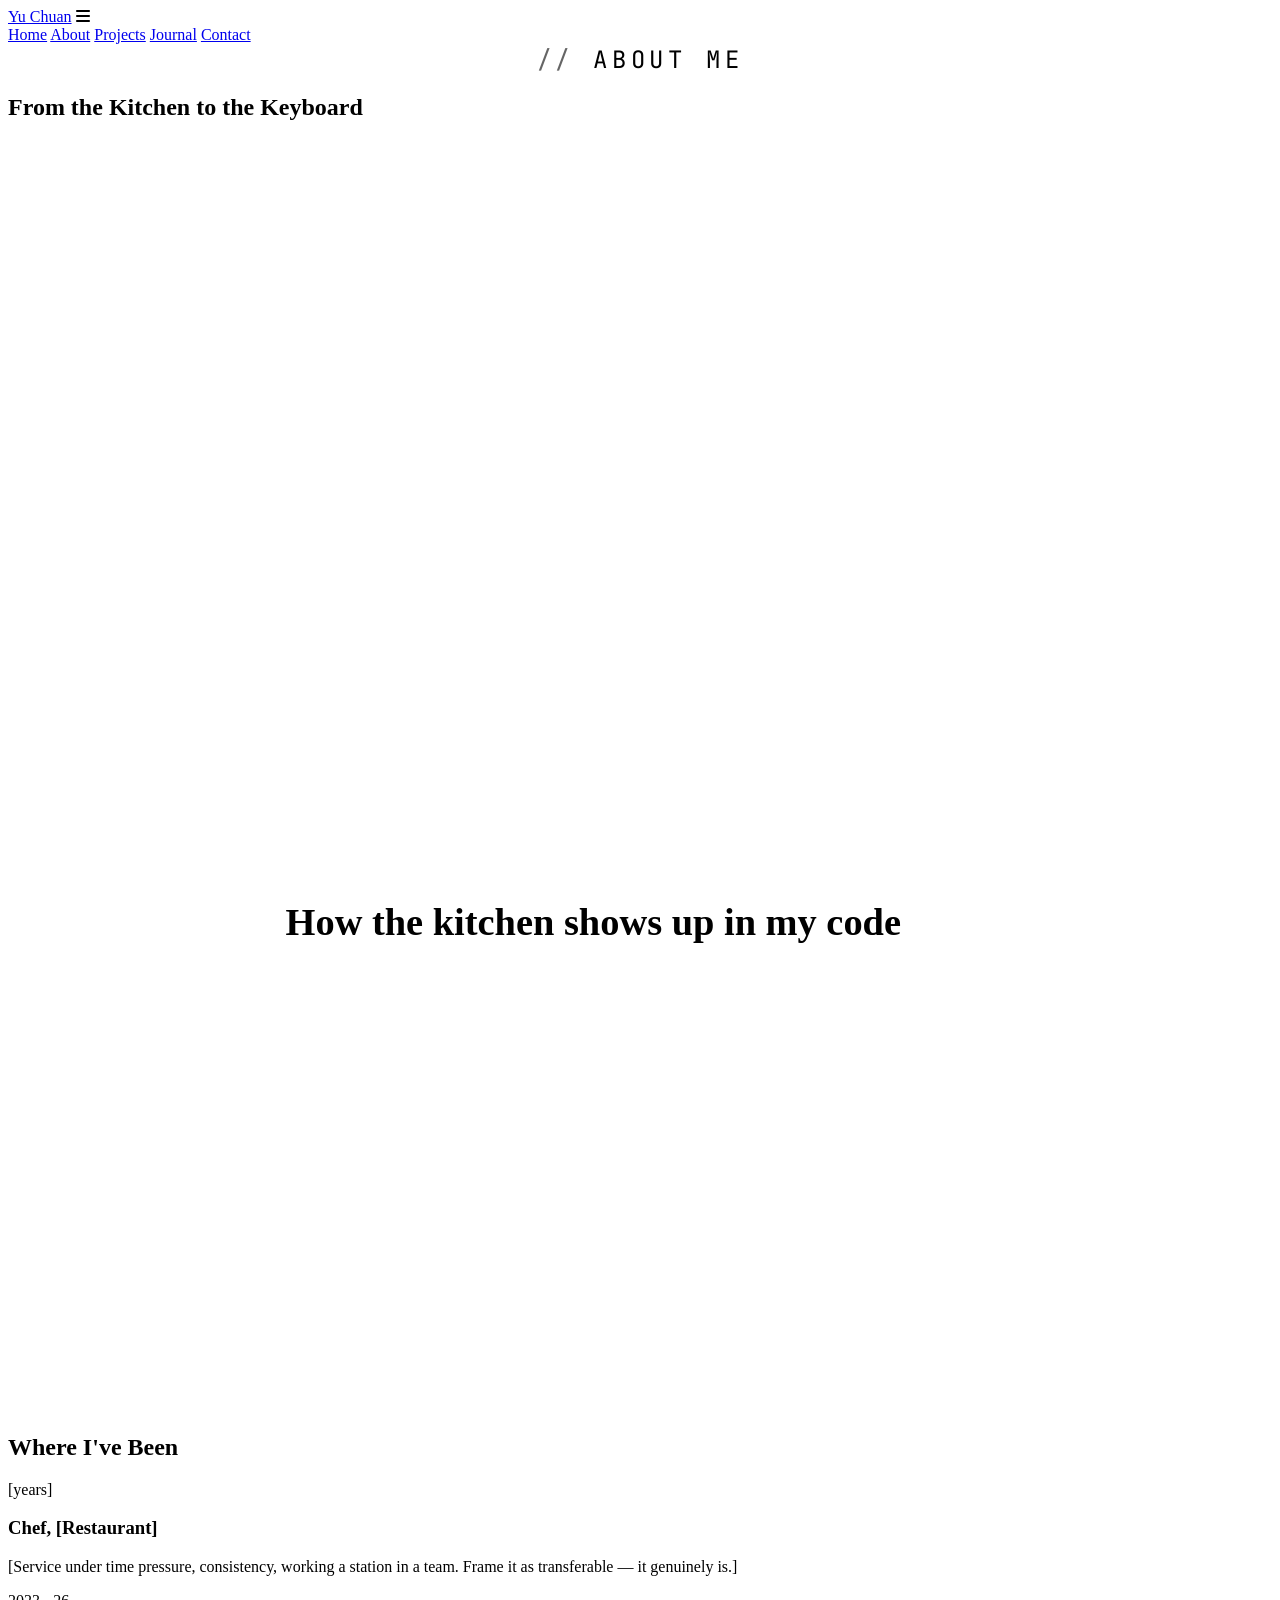
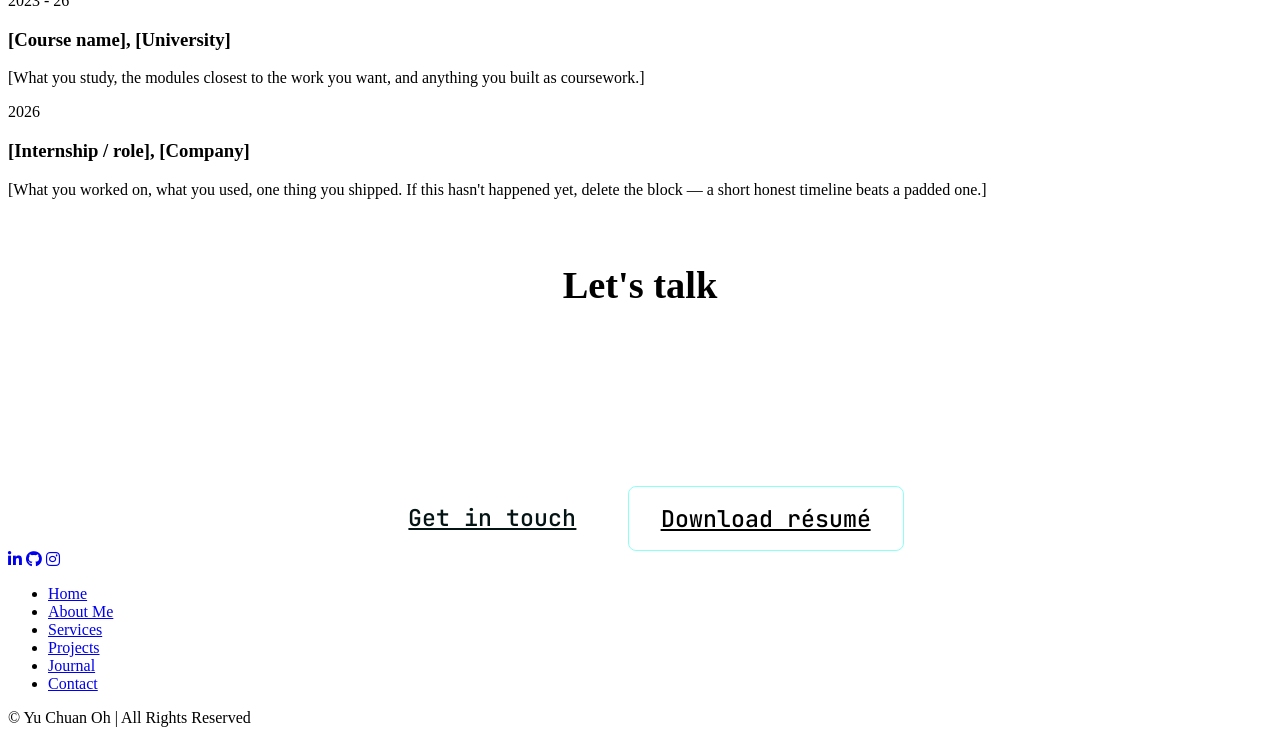
==== about.html @ fe3efeb1 "Add files via upload" ====
<!DOCTYPE html>
<html lang="en">
<head>
    <meta charset="UTF-8">
    <meta name="viewport" content="width=device-width, initial-scale=1.0">
    <meta name="description" content="About Yu Chuan Oh — from professional kitchens to writing software.">
    <title>About — Yu Chuan Oh</title>

    <link rel="preconnect" href="https://fonts.googleapis.com">
    <link rel="preconnect" href="https://fonts.gstatic.com" crossorigin>
    <link href="https://fonts.googleapis.com/css2?family=Poppins:wght@300;400;500;600;700;800&family=JetBrains+Mono:wght@400;500;700&display=swap" rel="stylesheet">

    <link rel="stylesheet" href="style.css">
    <link rel="stylesheet" href="pages.css">
    <link rel="stylesheet" href="style-fixes.css">
    <link rel="stylesheet" href="https://cdnjs.cloudflare.com/ajax/libs/font-awesome/6.5.2/css/all.min.css">
</head>
<body>

    <header class="header">
        <a href="index.html" class="logo">Yu Chuan<span></span></a>

        <i class="fa-solid fa-bars" id="menu-icon"></i>

        <nav class="navbar">
            <a href="index.html">Home</a>
            <a href="about.html" class="active">About</a>
            <a href="projects.html">Projects</a>
            <a href="journal.html">Journal</a>
            <a href="index.html#contact">Contact</a>
        </nav>
    </header>

    <section class="page-section" id="about">
        <span class="eyebrow">about me</span>
        <h2 class="heading">From the <span>Kitchen</span> to the Keyboard</h2>

        <div class="doc">

            <p>I spent [X years] as a chef before I started writing code. In a kitchen you learn to
               work under pressure: everything in its place before service, no wasted motion, and a
               plate that's right the first time — because once it leaves the pass, there's no
               second chance.</p>

            <p>That discipline didn't go anywhere when I changed careers. I just pointed it at a
               different craft. These days the mise en place is a clean project structure, and the
               rush is a deadline instead of a dinner service. I used to serve tables their meals;
               now I serve APIs their requests.</p>

            <p>I'm currently [studying X at Y / teaching myself and building projects], working
               mostly with [Python and JavaScript]. I'm looking for [a junior developer role /
               an internship] where I can keep learning from people who are better than me and
               ship things that actually get used.</p>

            <h2>How the kitchen shows up in my code</h2>

            <p><strong>Mise en place.</strong> Set up before you start. Read the docs, sketch the
               structure, know where things go — then write. Debugging a mess you made in a hurry
               costs more time than planning ever does.</p>

            <p><strong>Check it before it leaves the pass.</strong> Nothing ships without being
               looked over. It's the same instinct behind testing your own work before someone
               else finds the problem.</p>

            <p><strong>Service doesn't stop.</strong> Kitchens teach you to stay calm when three
               things break at once and keep working the problem instead of panicking about it.</p>

        </div>
    </section>

    <!-- Timeline -->
    <section class="education" id="education">
        <h2 class="heading">Where I've Been</h2>

        <div class="timeline-items">

            <div class="timeline-item">
                <div class="timeline-dot"></div>
                <div class="timeline-date">[years]</div>
                <div class="timeline-content">
                    <h3>Chef, [Restaurant]</h3>
                    <p>[Service under time pressure, consistency, working a station in a team.
                       Frame it as transferable — it genuinely is.]</p>
                </div>
            </div>

            <div class="timeline-item">
                <div class="timeline-dot"></div>
                <div class="timeline-date">2023 - 26</div>
                <div class="timeline-content">
                    <h3>[Course name], [University]</h3>
                    <p>[What you study, the modules closest to the work you want, and anything
                       you built as coursework.]</p>
                </div>
            </div>

            <div class="timeline-item">
                <div class="timeline-dot"></div>
                <div class="timeline-date">2026</div>
                <div class="timeline-content">
                    <h3>[Internship / role], [Company]</h3>
                    <p>[What you worked on, what you used, one thing you shipped. If this hasn't
                       happened yet, delete the block — a short honest timeline beats a padded one.]</p>
                </div>
            </div>

        </div>
    </section>

    <section class="page-section">
        <div class="doc" style="text-align: center;">
            <h2 style="border: none; padding: 0; text-align: center;">Let's talk</h2>
            <p>If you're hiring, or you just want to compare notes on career changes, I'd like to
               hear from you.</p>
            <div class="doc-links" style="justify-content: center;">
                <a href="index.html#contact" class="link-demo">Get in touch</a>
                <a href="Developer CV.pdf" class="link-code" target="_blank" rel="noopener noreferrer">Download résumé</a>
            </div>
        </div>
    </section>

    <footer class="footer">
        <div class="social">
            <a href="https://www.linkedin.com/in/yu-chuan-oh-169a3419b/" target="_blank" rel="noopener noreferrer"><i class="fa-brands fa-linkedin-in"></i></a>
            <a href="https://github.com/yc82628" target="_blank" rel="noopener noreferrer"><i class="fa-brands fa-github"></i></a>
            <a href="https://www.instagram.com/yuchuan_82628/" target="_blank" rel="noopener noreferrer"><i class="fa-brands fa-instagram"></i></a>
        </div>

        <ul class="list">
            <li><a href="index.html">Home</a></li>
            <li><a href="about.html">About Me</a></li>
            <li><a href="index.html#services">Services</a></li>
            <li><a href="projects.html">Projects</a></li>
            <li><a href="journal.html">Journal</a></li>
            <li><a href="index.html#contact">Contact</a></li>
        </ul>

        <p class="copyright">
            &copy; Yu Chuan Oh | All Rights Reserved
        </p>
    </footer>

    <script src="script.js"></script>
</body>
</html>
---- pages.css ----
:root{
    --line:        rgba(0, 255, 238, 0.16);
    --line-strong: rgba(0, 255, 238, 0.45);
    --muted:       rgba(255, 255, 255, 0.58);
    --surface:     #0e0e0e;
    --mono: "JetBrains Mono", ui-monospace, "Cascadia Code", Consolas, monospace;
}

.page-section{
    position: relative;
    background:
        linear-gradient(rgba(255,255,255,0.015) 1px, transparent 1px) 0 0 / 100% 4rem,
        linear-gradient(90deg, rgba(255,255,255,0.015) 1px, transparent 1px) 0 0 / 4rem 100%,
        var(--bg-color);
}

.eyebrow{
    display: block;
    font-family: var(--mono);
    font-size: 1.5rem;
    letter-spacing: 0.3rem;
    color: var(--main-color);
    text-align: center;
    text-transform: uppercase;
    margin-bottom: 1.2rem;
}
.eyebrow::before{ content: "// "; opacity: 0.6; }

.page-section .heading{ margin: 0 0 5rem; }

.work-grid{
    display: grid;
    grid-template-columns: repeat(3, 1fr);
    gap: 2rem;
    max-width: 1200px;
    margin: auto;
}
.work-card{
    position: relative;
    display: flex;
    flex-direction: column;
    background: var(--surface);
    border: 1px solid var(--line);
    border-radius: 14px;
    padding: 2.6rem 2.4rem 2.2rem;
    overflow: hidden;
    transition: border-color 0.3s ease, transform 0.3s ease, box-shadow 0.3s ease;
}
.work-card::before{
    content: "";
    position: absolute; top: 0; left: 0; right: 0;
    height: 2px;
    background: var(--main-color);
    transform: scaleX(0);
    transform-origin: left;
    transition: transform 0.35s ease;
}
.work-card:hover{
    border-color: var(--line-strong);
    transform: translateY(-6px);
    box-shadow: 0 12px 40px rgba(0,0,0,0.6), 0 0 24px rgba(0,255,238,0.12);
}
.work-card:hover::before{ transform: scaleX(1); }

.work-index{
    font-family: var(--mono);
    font-size: 1.4rem;
    color: var(--muted);
    letter-spacing: 0.1rem;
    margin-bottom: 1.6rem;
}
.work-card h3{
    font-size: 2.4rem;
    font-weight: 600;
    color: var(--text-color);
    line-height: 1.2;
    margin-bottom: 1.4rem;
}
.work-tags{
    display: flex;
    flex-wrap: wrap;
    gap: 0.6rem;
    margin-bottom: 1.6rem;
}
.work-tags span{
    font-family: var(--mono);
    font-size: 1.25rem;
    color: var(--main-color);
    border: 1px solid var(--line);
    border-radius: 6px;
    padding: 0.35rem 0.9rem;
}
.work-card p{
    font-size: 1.5rem;
    line-height: 1.75;
    color: var(--muted);
    margin-bottom: 2.4rem;
    flex-grow: 1;
}
.work-open{
    font-family: var(--mono);
    font-size: 1.4rem;
    color: var(--text-color);
    letter-spacing: 0.05rem;
    transition: color 0.3s ease, letter-spacing 0.3s ease;
}
.work-open::after{ content: " \2192"; color: var(--main-color); }
.work-card:hover .work-open{
    color: var(--main-color);
    letter-spacing: 0.15rem;
}

.doc{ max-width: 760px; margin: auto; }
.doc .back-link{
    display: inline-block;
    font-family: var(--mono);
    font-size: 1.4rem;
    color: var(--muted);
    margin-bottom: 3.5rem;
    transition: color 0.3s ease;
}
.doc .back-link:hover{ color: var(--main-color); }
.doc h1{
    font-size: 4.6rem;
    font-weight: 700;
    color: var(--text-color);
    line-height: 1.1;
    margin-bottom: 1.8rem;
}
.doc-meta{
    display: flex;
    flex-wrap: wrap;
    gap: 0.6rem;
    margin-bottom: 3.5rem;
}
.doc-meta span{
    font-family: var(--mono);
    font-size: 1.3rem;
    color: var(--main-color);
    border: 1px solid var(--line);
    border-radius: 6px;
    padding: 0.35rem 0.9rem;
}
.doc h2{
    font-size: 2.4rem;
    font-weight: 600;
    color: var(--text-color);
    text-align: left;
    margin: 4rem 0 1.4rem;
    padding-left: 1.6rem;
    border-left: 3px solid var(--main-color);
}
.doc p{
    font-size: 1.6rem;
    line-height: 1.9;
    color: rgba(255,255,255,0.82);
    margin-bottom: 1.5rem;
}
.doc-links{
    display: flex;
    gap: 1.2rem;
    flex-wrap: wrap;
    margin-top: 3.5rem;
}
.doc-links a{
    font-family: var(--mono);
    font-size: 1.45rem;
    font-weight: 500;
    padding: 1rem 2rem;
    border-radius: 8px;
    transition: 0.3s ease;
}
.doc-links .link-demo{ background: var(--main-color); color: #041414; }
.doc-links .link-demo:hover{ box-shadow: 0 0 24px rgba(0,255,238,0.4); }
.doc-links .link-code{ color: var(--main-color); border: 1px solid var(--line-strong); }
.doc-links .link-code:hover{ background: rgba(0,255,238,0.08); }

.journal-list{
    display: grid;
    grid-template-columns: repeat(2, 1fr);
    gap: 2rem;
    max-width: 1000px;
    margin: auto;
}
.journal-card{
    position: relative;
    display: block;
    background: var(--surface);
    border: 1px solid var(--line);
    border-radius: 14px;
    padding: 2.6rem 2.4rem;
    overflow: hidden;
    transition: border-color 0.3s ease, transform 0.3s ease, box-shadow 0.3s ease;
}
.journal-card::before{
    content: "";
    position: absolute; top: 0; left: 0; right: 0; height: 2px;
    background: var(--main-color);
    transform: scaleX(0); transform-origin: left;
    transition: transform 0.35s ease;
}
.journal-card:hover{
    border-color: var(--line-strong);
    transform: translateY(-6px);
    box-shadow: 0 12px 40px rgba(0,0,0,0.6), 0 0 24px rgba(0,255,238,0.12);
}
.journal-card:hover::before{ transform: scaleX(1); }
.journal-date{
    display: inline-block;
    font-family: var(--mono);
    font-size: 1.25rem;
    color: var(--main-color);
    letter-spacing: 0.05rem;
    margin-bottom: 1.2rem;
}
.journal-card h3{
    font-size: 2.2rem;
    font-weight: 600;
    color: var(--text-color);
    margin-bottom: 0.9rem;
}
.journal-card p{
    font-size: 1.5rem;
    line-height: 1.7;
    color: var(--muted);
}

.work-card:focus-visible,
.journal-card:focus-visible,
.doc-links a:focus-visible,
.doc .back-link:focus-visible{
    outline: 2px solid var(--main-color);
    outline-offset: 3px;
}
@media (prefers-reduced-motion: reduce){
    *{ transition: none !important; }
    .work-card:hover,
    .journal-card:hover{ transform: none; }
    .work-card::before,
    .journal-card::before{ transform: scaleX(1); }
}

@media(max-width:991px){
    .work-grid{ grid-template-columns: repeat(1, 1fr); }
    .journal-list{ grid-template-columns: repeat(1, 1fr); }
    .doc h1{ font-size: 3.6rem; }
}
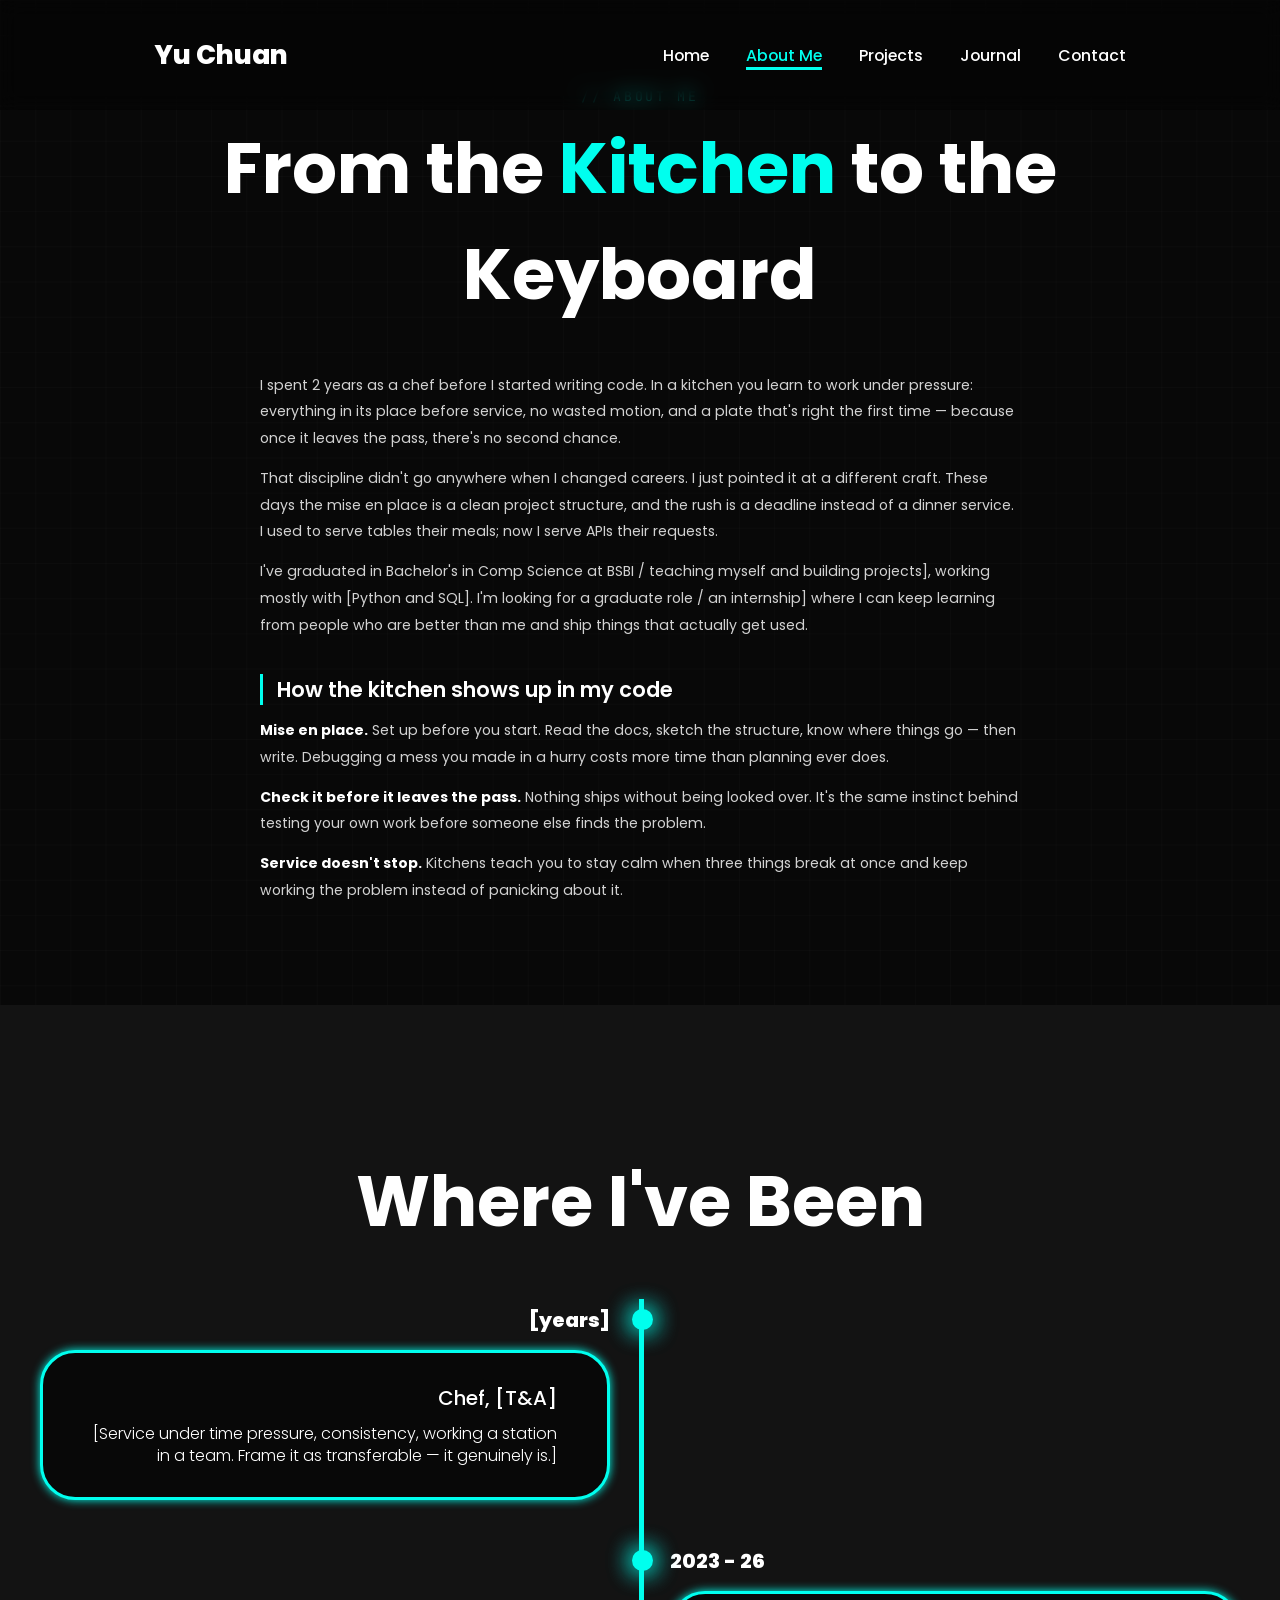
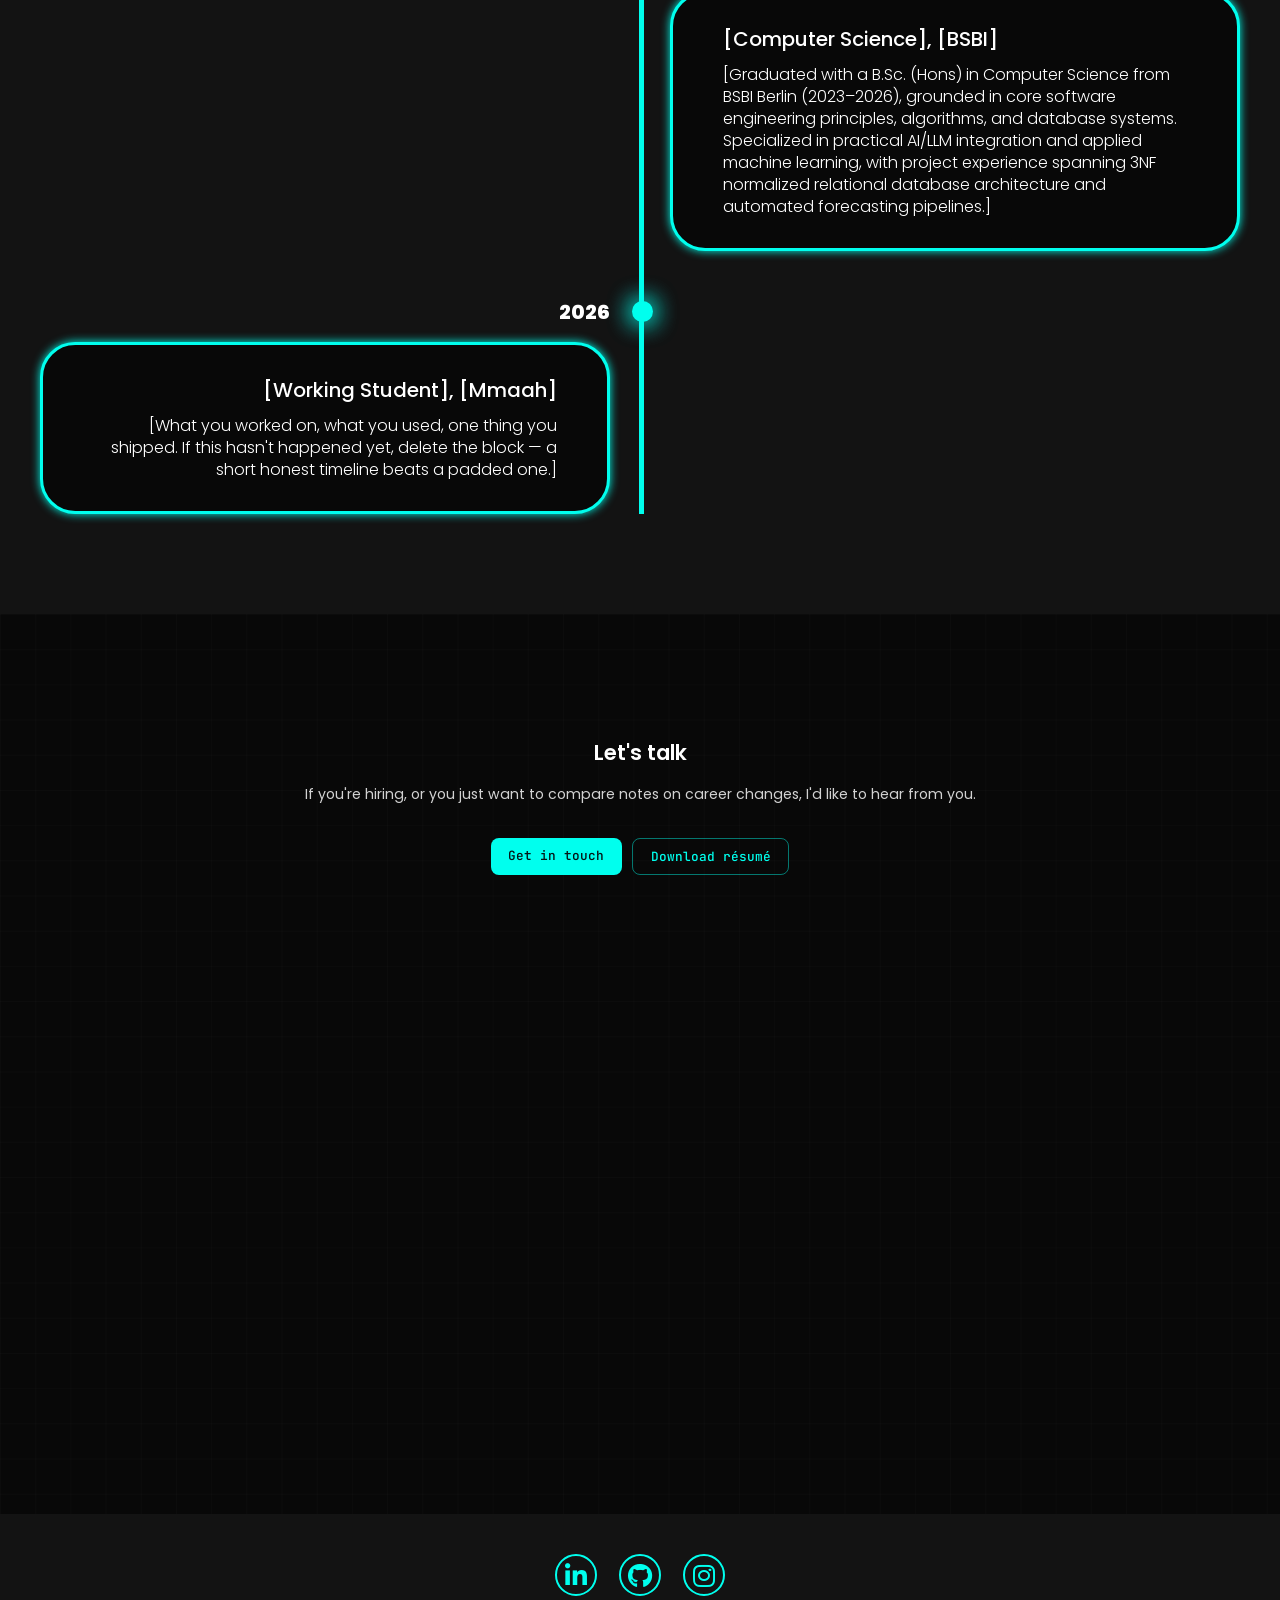
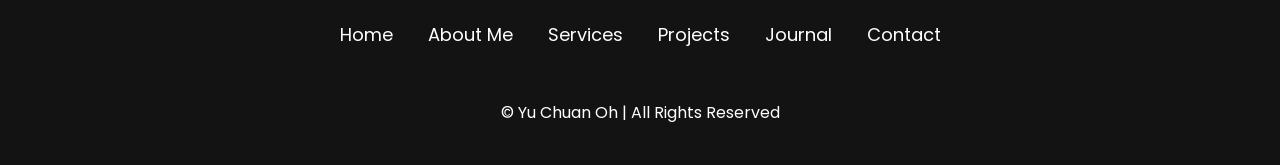
==== commit e6565991: "Add files via upload" ====
--- a/about.html
+++ b/about.html
@@ -24,7 +24,7 @@
 
         <nav class="navbar">
             <a href="index.html">Home</a>
-            <a href="about.html" class="active">About</a>
+            <a href="about.html" class="active">About Me</a>
             <a href="projects.html">Projects</a>
             <a href="journal.html">Journal</a>
             <a href="index.html#contact">Contact</a>
@@ -37,7 +37,7 @@
 
         <div class="doc">
 
-            <p>I spent [X years] as a chef before I started writing code. In a kitchen you learn to
+            <p>I spent 2 years as a chef before I started writing code. In a kitchen you learn to
                work under pressure: everything in its place before service, no wasted motion, and a
                plate that's right the first time — because once it leaves the pass, there's no
                second chance.</p>
@@ -47,8 +47,8 @@
                rush is a deadline instead of a dinner service. I used to serve tables their meals;
                now I serve APIs their requests.</p>
 
-            <p>I'm currently [studying X at Y / teaching myself and building projects], working
-               mostly with [Python and JavaScript]. I'm looking for [a junior developer role /
+            <p>I've graduated in Bachelor's in Comp Science at BSBI / teaching myself and building projects], working
+               mostly with [Python and SQL]. I'm looking for a graduate role /
                an internship] where I can keep learning from people who are better than me and
                ship things that actually get used.</p>
 
@@ -78,7 +78,7 @@
                 <div class="timeline-dot"></div>
                 <div class="timeline-date">[years]</div>
                 <div class="timeline-content">
-                    <h3>Chef, [Restaurant]</h3>
+                    <h3>Chef, [T&A]</h3>
                     <p>[Service under time pressure, consistency, working a station in a team.
                        Frame it as transferable — it genuinely is.]</p>
                 </div>
@@ -88,9 +88,11 @@
                 <div class="timeline-dot"></div>
                 <div class="timeline-date">2023 - 26</div>
                 <div class="timeline-content">
-                    <h3>[Course name], [University]</h3>
-                    <p>[What you study, the modules closest to the work you want, and anything
-                       you built as coursework.]</p>
+                    <h3>[Computer Science], [BSBI]</h3>
+                    <p>[Graduated with a B.Sc. (Hons) in Computer Science from BSBI Berlin (2023–2026), 
+                        grounded in core software engineering principles, algorithms, and database systems. 
+                        Specialized in practical AI/LLM integration and applied machine learning, with project 
+                        experience spanning 3NF normalized relational database architecture and automated forecasting pipelines.]</p>
                 </div>
             </div>
 
@@ -98,7 +100,7 @@
                 <div class="timeline-dot"></div>
                 <div class="timeline-date">2026</div>
                 <div class="timeline-content">
-                    <h3>[Internship / role], [Company]</h3>
+                    <h3>[Working Student], [Mmaah]</h3>
                     <p>[What you worked on, what you used, one thing you shipped. If this hasn't
                        happened yet, delete the block — a short honest timeline beats a padded one.]</p>
                 </div>
--- a/style.css
+++ b/style.css
@@ -0,0 +1,925 @@
+* {
+    margin: 0;
+    padding: 0;
+    box-sizing: border-box;
+    text-decoration: none;
+    border: none;
+    outline: none;
+    scroll-behavior: smooth;
+    font-family: "Poppins", sans-serif;
+}
+
+:root {
+    --bg-color: #080808;
+    --second-bg-color: #131313;
+    --text-color: white; 
+    --main-color: #00ffee;
+
+    /* added */
+    --line:        rgba(0, 255, 238, 0.16);
+    --line-strong: rgba(0, 255, 238, 0.45);
+    --muted:       rgba(255, 255, 255, 0.58);
+    --surface:     #0e0e0e;
+    --mono: "JetBrains Mono", ui-monospace, "Cascadia Code", Consolas, monospace;
+}
+
+html{
+    font-size: 60%;
+    overflow-x: hidden;
+}
+body{
+    background: var(--bg-color);
+    color: var(--text-color);
+}
+.header{
+    position: fixed;
+    top: 0;
+    left: 0;
+    width: 100%;
+    padding: 4rem 12% 4rem;
+    background: rgba(0,0,0,0.3);
+    backdrop-filter: blur(10px);
+    display: flex;
+    justify-content: space-between;
+    align-items: center;
+    z-index: 5;
+}
+.logo{
+    font-size: 3rem;
+    color: var(--text-color);
+    font-weight: 800;
+    cursor: pointer;
+    transition: 0.3s ease;
+}
+.logo:hover{
+    transform:scale(1.1);
+}
+.logo span{
+    text-shadow: 0 0 25px var(--main-color);
+}
+.navbar a{
+    font-size: 1.8rem;
+    color: var(--text-color);
+    margin-left: 4rem;
+    font-weight: 500;
+    transition: 0.3s ease;
+    border-bottom: 3px solid transparent;
+}
+.navbar a:hover,
+.navbar a.active{
+    color: var(--main-color);
+    border-bottom: 3px solid var(--main-color);
+}
+#menu-icon{
+    font-size: 3.6rem;
+    color: var(--main-color);
+    display: none;
+}
+
+section{
+    min-height: 100vh;
+    padding: 10rem 12% 10rem;
+}
+.home{
+    display: flex;
+    align-items: center;
+    justify-content: center;
+    gap: 15rem;
+}
+.home-content{
+    display: flex;
+    flex-direction: column;
+    align-items: baseline;
+    text-align: left;
+    justify-content: center;
+    margin-top: 3rem;
+}
+span{
+    color:var(--main-color);
+}
+.logo span{
+    color:var(--main-color);
+}
+.home-content h3{
+    margin-bottom: 2rem;
+    margin-top: 1rem;
+    font-size: 3.5rem;
+}
+.home-content h1{
+    font-size: 7rem;
+    font-weight: 700;
+    margin-top: 1.5rem;
+    line-height: 1;
+}
+.home-img{
+    border-radius: 50%;
+}
+.home-img img{
+    position: relative;
+    top: 3rem;
+    width: 32vw;
+    border-radius: 50%;
+    box-shadow: 0 0 25px var(--main-color);
+    cursor: pointer;
+    transition: 0.4s ease-in-out;
+}
+.home-img img:hover{
+    box-shadow: 0 0 25px var(--main-color),
+                0 0 50px var(--main-color),
+                0 0 100px var(--main-color);
+}
+.home-content p{
+    font-size: 1.5rem;
+    font-weight: 500;
+    line-height: 1.8;
+    max-width: 1000px;
+}
+.social-icons a{
+    display: inline-flex;
+    justify-content: center;
+    align-items: center;
+    width: 4.5rem;
+    height: 4.5rem;
+    background: transparent;
+    border: 2px solid var(--main-color);
+    font-size: 2.5rem;
+    border-radius: 50%;
+    color: var(--main-color);
+    margin: 3rem 1.5rem 3rem 0;
+    transition: 0.3s ease-in-out;
+}
+.social-icons a:hover{
+    color: var(--text-color);
+    transform: scale(1.3)translateY(-5px);
+    box-shadow: 0 0 25px var(--main-color);
+    background-color: var(--main-color);
+}
+.btn{
+    display: inline-block;
+    padding: 1rem 2.8rem;
+    background: var(--main-color);
+    box-shadow: 0 0 25px var(--main-color);
+    border-radius: 4rem;
+    font-size: 1.6rem;
+    color: black;
+    border: 2px solid transparent;
+    letter-spacing: 0.1rem;
+    font-weight: 600;
+    transition: 0.3s ease-in-out;
+    cursor: pointer;
+}
+.btn:hover{
+    transform: scale(1.05);
+    box-shadow: 0 0 50px var(--main-color);
+}
+.btn-group{
+    display: flex;
+    align-items: center;
+    gap: 1.5rem;
+}
+.btn-group a:nth-of-type(2){
+    background-color: black;
+    color: var(--main-color);
+    border: 2px solid var(--main-color);
+    box-shadow: 0 0 25px transparent;
+}
+.btn-group a:nth-of-type(2):hover{
+    box-shadow: 0 0 25px var(--main-color);
+    background-color: var(--main-color);
+    color: black;
+}
+.text-animation{
+    font-size: 34px;
+    font-weight: 600;
+    min-width: 280px;
+}
+.text-animation span{
+    position: relative;
+}
+.text-animation span::before{
+    content: "Software Tester";
+    color: var(--main-color);
+    animation: words 20s infinite;
+}
+.text-animation span::after{
+    content: "";
+    background-color: var(--bg-color);
+    position: absolute;
+    width: calc(100% + 8px);
+    height: 100%;
+    border-left: 3px solid var(--bg-color);
+    right: -8px;
+    animation: cursor 0.6s infinite, typing 20s steps(14) infinite;
+}
+@keyframes cursor{
+    to{
+        border-left: 2px solid var(--main-color);
+    }
+}
+@keyframes words{
+    0%,
+    20%{
+        content: "Data Analyst";
+    }
+    21%,
+    40%{
+        content: "Web Developer";
+    }
+    41%,
+    60%{
+        content: "Backend Developer";
+    }
+    61%,
+    80%{ 
+        content: "Game Developer";
+    }
+    81%,
+    100%{
+        content: "Software Tester";
+    }
+}
+@keyframes typing{
+    10%,
+    15%,
+    30%,
+    35%,
+    50%,
+    55%,
+    70%,
+    75%,
+    90%,
+    95%{
+        width: 0;
+    }
+    5%,
+    20%,
+    25%,
+    40%,
+    45%,
+    60%,
+    65%,
+    80%,
+    85%{
+        width: calc(100% + 8px);
+    }
+}
+.heading{
+    font-size: 8rem;
+    text-align: center;
+    margin: 5rem 0;
+}
+.education{
+    padding: 100px 15px;
+    background: var(--second-bg-color);
+}
+.education h2{
+    margin-bottom: 5rem;
+}
+.timeline-items{
+    max-width: 1200px;
+    margin: auto;
+    display: flex;
+    flex-wrap: wrap;
+    position: relative;
+}
+.timeline-items::before{
+    content: "";
+    position: absolute;
+    width: 5px;
+    height: 100%;
+    background-color: var(--main-color);
+    left: calc(50% - 1px);
+}
+
+.timeline-item{
+    margin-bottom: 40px;
+    width: 100%;
+    position: relative;
+}
+.timeline-item:last-child{
+    margin-bottom: 0;
+}
+.timeline-item:nth-child(odd){
+    padding-right: calc(50% + 30px);
+    text-align: right;
+}
+.timeline-item:nth-child(even){
+    padding-left: calc(50% + 30px);
+}
+.timeline-dot{
+    height: 21px;
+    width: 21px;
+    background-color: var(--main-color);
+    box-shadow: 0 0 25px var(--main-color),
+                0 0 25px var(--main-color);
+    position: absolute;
+    left: calc(50% - 8px);
+    border-radius: 50%;
+    top: 10px;
+}
+.timeline-date{
+    font-size: 20px;
+    font-weight: 800;
+    color: white;
+    margin: 6px 0 15px;
+}
+.timeline-content{
+    background-color: var(--bg-color);
+    border: 3px solid var(--main-color);
+    padding: 30px 50px;
+    border-radius: 4rem;
+    box-shadow: 0 0 10px var(--main-color);
+    cursor: pointer;
+    transition: 0.3s ease-in-out;
+}
+.timeline-content:hover{
+    transform: scale(1.05);
+    box-shadow: 0 0 25px var(--main-color);
+}
+.timeline-content h3{
+    font-size: 20px;
+    color: white;
+    margin: 0 0 10px;
+    font-weight: 500;
+}
+.timeline-content p{
+    color: white;
+    font-size: 16px;
+    font-weight: 300;
+    line-height: 22px;
+}
+
+::-webkit-scrollbar{
+    width: 15px;
+}
+::-webkit-scrollbar-thumb{
+    background-color: var(--main-color);
+}
+::-webkit-scrollbar-track{
+    background-color: var(--bg-color);
+    width: 50px;
+}
+.services{
+    background: var(--bg-color);
+    color: black;
+}
+.services h2{
+    margin-bottom: 5rem;
+    color: white;
+}
+
+.services-container{
+    display: grid;
+    grid-template-columns: repeat(3,1fr);
+    align-items: stretch;
+    gap: 2.5rem;
+}
+.service-box{
+    height: auto;
+    min-height: 260px;
+}
+.service-box .service-info{
+    max-height: none;
+}
+.service-info p{
+    max-height: none;
+    font-weight: 500;
+}
+.service-box{
+    background-color: var(--main-color);
+    height: 300px;
+    border-radius: 3rem;
+    border: 5px solid transparent;
+    cursor: pointer;
+    transition: 0.4s ease-in-out;
+}
+.service-box:hover{
+    background: white;
+    color: black;
+    border: 5px solid var(--main-color);
+    transform: scale(1.03);
+}
+.service-box .service-info{
+    display: flex;
+    flex-direction: column;
+    text-align: left;
+    max-height: 200px;
+    justify-content: left;
+    align-items: baseline;
+    padding: 5rem 5rem;
+}
+.service-info h4{
+    font-size: 3rem;
+    font-weight: 800;
+    line-height: 2;
+}
+.service-info p{
+    font-size: 1.6rem;
+    font-weight: 800;
+    max-height: 100px;
+    line-height: 1.7;
+    margin: auto;
+}
+
+.testimonials{
+    background: var(--second-bg-color);
+}
+.testimonials-box{
+    background-size: cover;
+    display: flex;
+    align-items: center;
+    justify-content: center;
+    flex-direction: column;
+}
+.testimonials .heading{
+    margin-bottom: 5rem;
+}
+.testimonials-box img{
+    width: 15rem;
+    border-radius: 50%;
+    border: 3px solid var(--main-color);
+    box-shadow: 0 0 25px var(--main-color);
+}
+.wrapper{
+    display: grid;
+    grid-template-columns: repeat(3, 1fr);
+    gap: 3rem;
+}
+.testimonial-item{
+    min-height: 550px;
+    max-width: 450px;
+    background: rgba(0,0,0,0.7);
+    border: 3px solid rgba(238, 238, 238, 0.2);
+    border-radius: 2rem;
+    margin: 0 2rem;
+    padding: 30px 60px;
+    cursor: pointer;
+    display: flex;
+    flex-direction: column;
+    align-items: center;
+    justify-content: center;
+    text-align: center;
+    gap: 1.5rem;
+    color: white;
+    transition: 0.4s ease-in-out;
+}
+.testimonials-item:hover{
+    border: 3px solid var(--main-color);
+    transform: translateY(-10px)scale(1.03);
+    box-shadow: 0 0 50px var(--main-color);
+}
+.testimonials-item h2{
+    font-size: 2.8rem;
+}
+.testimonials-item p{
+    font-size: 1.3rem;
+}
+.contact{
+    background-color: var(--bg-color);
+}
+.contact h2{
+    margin-bottom: 3rem;
+    color: white;
+}
+.contact form{
+    display: flex;
+    align-items: center;
+    justify-content: center;
+    gap: 3rem;
+    margin: 5rem auto;
+    text-align: center;
+}
+.contact form .input-box{
+    display: flex;
+    justify-content: center;
+    flex-wrap: wrap;
+}
+.contact form .input-box input,
+.contact form textarea{
+    width: 100%;
+    padding: 2.5rem;
+    font-size: 1.8rem;
+    color: var(--text-color);
+    background: var(--second-bg-color);
+    border-radius: 2rem;
+    border: 2px solid var(--main-color);
+    margin: 1.5rem 0;
+    resize: none;
+}
+.contact form .btn{
+    margin-top: 2rem;
+}
+.footer{
+    position: relative;
+    bottom: 0;
+    width: 100%;
+    padding: 40px 0;
+    background-color: var(--second-bg-color);
+}
+.footer .social{
+    text-align: center;
+    padding-bottom: 25px;
+    color: var(--main-color);
+}
+.footer .social a{
+    font-size: 25px;
+    color: var(--main-color);
+    border: 2px solid var(--main-color);
+    width: 42px;
+    height: 42px;
+    line-height: 42px;
+    display:  inline-block;
+    text-align: center;
+    border-radius: 50%;
+    margin: 0 10px;
+    transition: 0.3s ease-in-out;
+}
+.footer .social a:hover{
+    transform: scale(1.2)translateY(-10px);
+    background-color: var(--main-color);
+    color: black;
+    box-shadow: 0 0 25px var(--main-color);
+}
+.footer ul{
+    margin-top: 0;
+    padding: 0;
+    font-size: 18px;
+    line-height: 1.6;
+    margin-bottom: 0;
+    text-align: center;
+}
+.footer ul li a{
+    color: white;
+    border-bottom: 3px solid transparent;
+    transition: 0.3s ease-in-out;
+}
+.footer ul li a:hover{
+    border-bottom: 3px solid var(--main-color);
+}
+.footer ul li{
+    display: inline-block;
+    padding: 0 15px;
+}
+.footer .copyright{
+    margin-top: 50px;
+    text-align: center;
+    font-size: 16px;
+    color: white;
+}
+
+@media(max-width:1285px){
+    html{
+        font-size: 55%;
+    }
+    .services-container{
+        padding-bottom: 7rem;
+        grid-template-columns: repeat(2, 1fr); 
+    }
+}
+@media(max-width:991px){
+    header{
+        padding: 2rem 3%;
+    }
+    section{
+        padding: 10rem 3% 2rem;
+    }
+    .timeline-items::before{
+        left: 7px;
+    }
+    .timeline-item:nth-child(odd){
+        padding-right: 0; 
+        text-align: left;
+    }
+    .timeline-item:nth-child(odd),
+    .timeline-item:nth-child(even){
+        padding-left: 37px;
+    }
+    .timeline-dot{
+        left: 0;
+    }
+    .services{
+        padding-bottom: 7rem;
+    }
+    .testimonials .wrapper{
+        grid-template-columns: repeat(1, 1fr);
+    }
+    .contact form{
+        flex-direction: column;
+    }
+    .footer{
+        padding: 2rem 3%;
+    }
+}
+@media(max-width:895px){
+    #menu-icon{
+        display: block;
+    }
+    .navbar{
+        position: absolute;
+        top: 100%;
+        right: 0;
+        width: 50%;
+        padding: 1rem 3%;
+        background: rgba(0,0,0,0.8);
+        backdrop-filter: blur(20px);
+        border-bottom-left-radius: 2rem;
+        border-left: 2px solid var(--main-color);
+        border-bottom: 2px solid var(--main-color);
+        display: none;
+    }
+    .navbar.active{
+        display: block;
+    }
+    .navbar a{
+        display: block;
+        font-size: 2rem;
+        margin: 3rem 0 ;
+        color: white;
+    }
+    .home{
+        flex-direction: column-reverse;
+        margin: 5rem 4rem;
+    }
+    .home-content h3{
+        font-size: 2.6rem;
+    }
+    .home-content h1{
+        font-size: 8rem;
+        margin-top: 3rem;
+    }
+    .home-content p{
+        max-width: 600px;
+        margin: 0 auto;
+    }
+    .home-img img{
+        width: 56vw;
+    }
+    .services h2{
+        margin-bottom: 3rem;
+    }
+    .services-container{
+        grid-template-columns: repeat(1,1fr);
+    }
+}
+
+.page-section{
+    position: relative;
+    background:
+        linear-gradient(rgba(255,255,255,0.015) 1px, transparent 1px) 0 0 / 100% 4rem,
+        linear-gradient(90deg, rgba(255,255,255,0.015) 1px, transparent 1px) 0 0 / 4rem 100%,
+        var(--bg-color);
+}
+
+.eyebrow{
+    display: block;
+    font-family: var(--mono);
+    font-size: 1.5rem;
+    letter-spacing: 0.3rem;
+    color: var(--main-color);
+    text-align: center;
+    text-transform: uppercase;
+    margin-bottom: 1.2rem;
+}
+.eyebrow::before{ content: "// "; opacity: 0.6; }
+
+.page-section .heading{ margin: 0 0 5rem; }
+
+
+.work-grid{
+    display: grid;
+    grid-template-columns: repeat(3, 1fr);
+    gap: 2rem;
+    max-width: 1200px;
+    margin: auto;
+}
+.work-card{
+    position: relative;
+    display: flex;
+    flex-direction: column;
+    background: var(--surface);
+    border: 1px solid var(--line);
+    border-radius: 14px;
+    padding: 2.6rem 2.4rem 2.2rem;
+    overflow: hidden;
+    transition: border-color 0.3s ease, transform 0.3s ease, box-shadow 0.3s ease;
+}
+
+.work-card::before{
+    content: "";
+    position: absolute; top: 0; left: 0; right: 0;
+    height: 2px;
+    background: var(--main-color);
+    transform: scaleX(0);
+    transform-origin: left;
+    transition: transform 0.35s ease;
+}
+.work-card:hover{
+    border-color: var(--line-strong);
+    transform: translateY(-6px);
+    box-shadow: 0 12px 40px rgba(0,0,0,0.6), 0 0 24px rgba(0,255,238,0.12);
+}
+.work-card:hover::before{ transform: scaleX(1); }
+
+.work-index{
+    font-family: var(--mono);
+    font-size: 1.4rem;
+    color: var(--muted);
+    letter-spacing: 0.1rem;
+    margin-bottom: 1.6rem;
+}
+.work-card h3{
+    font-size: 2.4rem;
+    font-weight: 600;
+    color: var(--text-color);
+    line-height: 1.2;
+    margin-bottom: 1.4rem;
+}
+.work-tags{
+    display: flex;
+    flex-wrap: wrap;
+    gap: 0.6rem;
+    margin-bottom: 1.6rem;
+}
+.work-tags span{
+    font-family: var(--mono);
+    font-size: 1.25rem;
+    color: var(--main-color);
+    border: 1px solid var(--line);
+    border-radius: 6px;
+    padding: 0.35rem 0.9rem;
+}
+.work-card p{
+    font-size: 1.5rem;
+    line-height: 1.75;
+    color: var(--muted);
+    margin-bottom: 2.4rem;
+    flex-grow: 1;
+}
+.work-open{
+    font-family: var(--mono);
+    font-size: 1.4rem;
+    color: var(--text-color);
+    letter-spacing: 0.05rem;
+    transition: color 0.3s ease, letter-spacing 0.3s ease;
+}
+.work-open::after{ content: " \2192"; color: var(--main-color); }
+.work-card:hover .work-open{
+    color: var(--main-color);
+    letter-spacing: 0.15rem;
+}
+
+
+.doc{ max-width: 760px; margin: auto; }
+.doc .back-link{
+    display: inline-block;
+    font-family: var(--mono);
+    font-size: 1.4rem;
+    color: var(--muted);
+    margin-bottom: 3.5rem;
+    transition: color 0.3s ease;
+}
+.doc .back-link:hover{ color: var(--main-color); }
+.doc h1{
+    font-size: 4.6rem;
+    font-weight: 700;
+    color: var(--text-color);
+    line-height: 1.1;
+    margin-bottom: 1.8rem;
+}
+.doc-meta{
+    display: flex;
+    flex-wrap: wrap;
+    gap: 0.6rem;
+    margin-bottom: 3.5rem;
+}
+.doc-meta span{
+    font-family: var(--mono);
+    font-size: 1.3rem;
+    color: var(--main-color);
+    border: 1px solid var(--line);
+    border-radius: 6px;
+    padding: 0.35rem 0.9rem;
+}
+.doc h2{
+    font-size: 2.4rem;
+    font-weight: 600;
+    color: var(--text-color);
+    text-align: left;
+    margin: 4rem 0 1.4rem;
+    padding-left: 1.6rem;
+    border-left: 3px solid var(--main-color);
+}
+.doc p{
+    font-size: 1.6rem;
+    line-height: 1.9;
+    color: rgba(255,255,255,0.82);
+    margin-bottom: 1.5rem;
+}
+.doc strong{ color: var(--text-color); }
+.doc-links{
+    display: flex;
+    gap: 1.2rem;
+    flex-wrap: wrap;
+    margin-top: 3.5rem;
+}
+.doc-links a{
+    font-family: var(--mono);
+    font-size: 1.45rem;
+    font-weight: 500;
+    padding: 1rem 2rem;
+    border-radius: 8px;
+    transition: 0.3s ease;
+}
+.doc-links .link-demo{ background: var(--main-color); color: #041414; }
+.doc-links .link-demo:hover{ box-shadow: 0 0 24px rgba(0,255,238,0.4); }
+.doc-links .link-code{ color: var(--main-color); border: 1px solid var(--line-strong); }
+.doc-links .link-code:hover{ background: rgba(0,255,238,0.08); }
+
+
+.journal-list{
+    display: grid;
+    grid-template-columns: repeat(2, 1fr);
+    gap: 2rem;
+    max-width: 1000px;
+    margin: auto;
+}
+.journal-card{
+    position: relative;
+    display: block;
+    background: var(--surface);
+    border: 1px solid var(--line);
+    border-radius: 14px;
+    padding: 2.6rem 2.4rem;
+    overflow: hidden;
+    transition: border-color 0.3s ease, transform 0.3s ease, box-shadow 0.3s ease;
+}
+.journal-card::before{
+    content: "";
+    position: absolute; top: 0; left: 0; right: 0; height: 2px;
+    background: var(--main-color);
+    transform: scaleX(0); transform-origin: left;
+    transition: transform 0.35s ease;
+}
+.journal-card:hover{
+    border-color: var(--line-strong);
+    transform: translateY(-6px);
+    box-shadow: 0 12px 40px rgba(0,0,0,0.6), 0 0 24px rgba(0,255,238,0.12);
+}
+.journal-card:hover::before{ transform: scaleX(1); }
+.journal-date{
+    display: inline-block;
+    font-family: var(--mono);
+    font-size: 1.25rem;
+    color: var(--main-color);
+    letter-spacing: 0.05rem;
+    margin-bottom: 1.2rem;
+}
+.journal-card h3{
+    font-size: 2.2rem;
+    font-weight: 600;
+    color: var(--text-color);
+    margin-bottom: 0.9rem;
+}
+.journal-card p{
+    font-size: 1.5rem;
+    line-height: 1.7;
+    color: var(--muted);
+}
+
+a:focus-visible,
+button:focus-visible,
+input:focus-visible,
+textarea:focus-visible,
+.work-card:focus-visible,
+.journal-card:focus-visible{
+    outline: 2px solid var(--main-color);
+    outline-offset: 3px;
+}
+
+.contact form input,
+.contact form textarea{
+    font-family: "Poppins", sans-serif;
+}
+.contact form input:focus,
+.contact form textarea:focus{
+    box-shadow: 0 0 15px rgba(0, 255, 238, 0.35);
+}
+
+@media (prefers-reduced-motion: reduce){
+    .text-animation span::after{
+        animation: typing 20s steps(14) infinite;
+    }
+    .work-card,
+    .journal-card{ transition: border-color 0.3s ease; }
+    .work-card:hover,
+    .journal-card:hover{ transform: none; }
+    .work-card::before,
+    .journal-card::before{ transform: scaleX(1); }
+}
+
+
+@media(max-width:991px){
+    .work-grid{ grid-template-columns: repeat(1, 1fr); }
+    .journal-list{ grid-template-columns: repeat(1, 1fr); }
+    .doc h1{ font-size: 3.6rem; }
+}
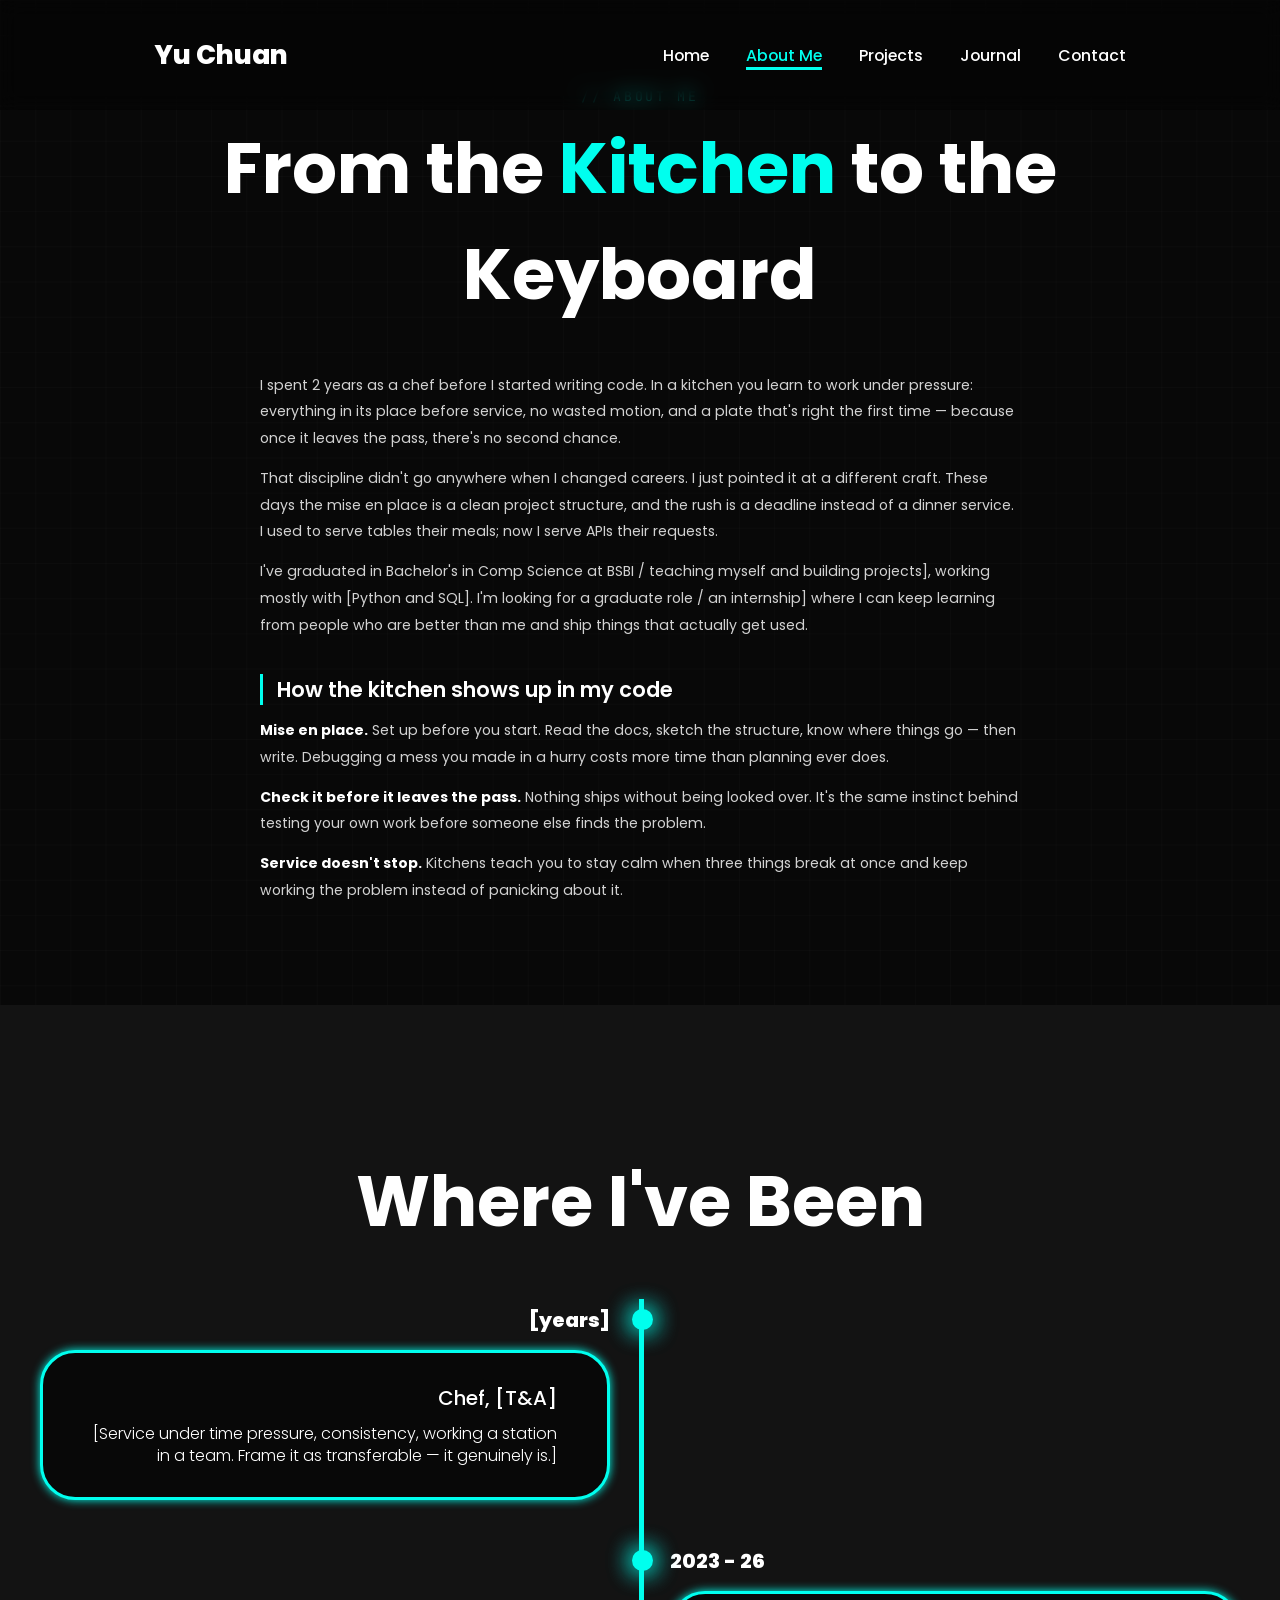
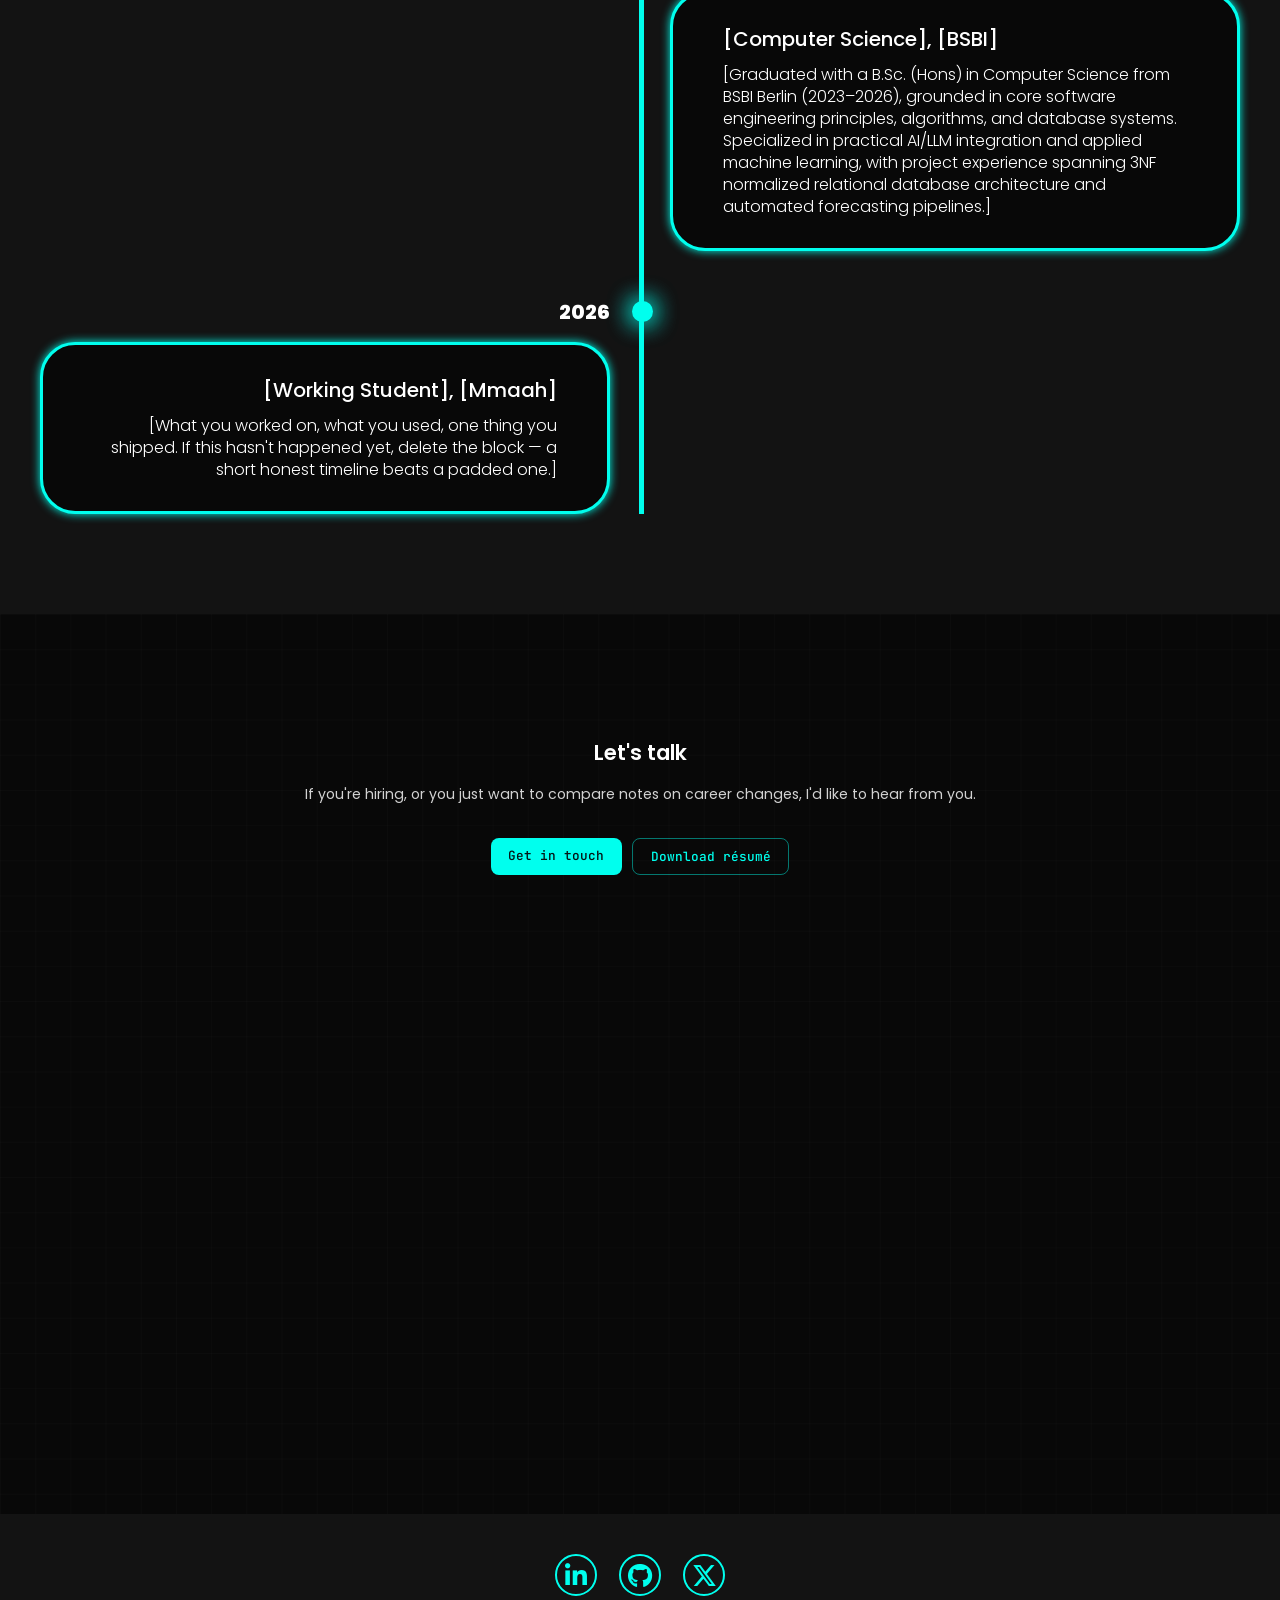
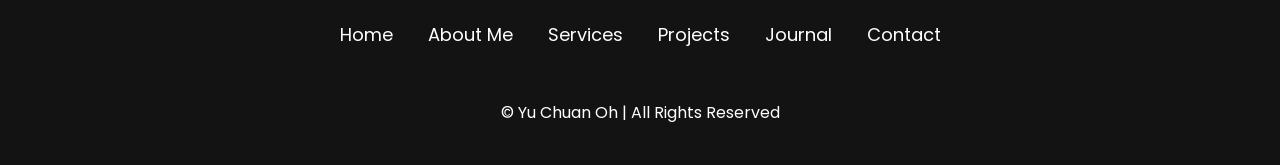
==== commit 4dbeb25d: "Add files via upload" ====
--- a/about.html
+++ b/about.html
@@ -125,7 +125,7 @@
         <div class="social">
             <a href="https://www.linkedin.com/in/yu-chuan-oh-169a3419b/" target="_blank" rel="noopener noreferrer"><i class="fa-brands fa-linkedin-in"></i></a>
             <a href="https://github.com/yc82628" target="_blank" rel="noopener noreferrer"><i class="fa-brands fa-github"></i></a>
-            <a href="https://www.instagram.com/yuchuan_82628/" target="_blank" rel="noopener noreferrer"><i class="fa-brands fa-instagram"></i></a>
+            <a href="https://x.com/YC82628"target="_blank" rel="noopener noreferrer"><i class="fa-brands fa-x-twitter"></i></a>
         </div>
 
         <ul class="list">
